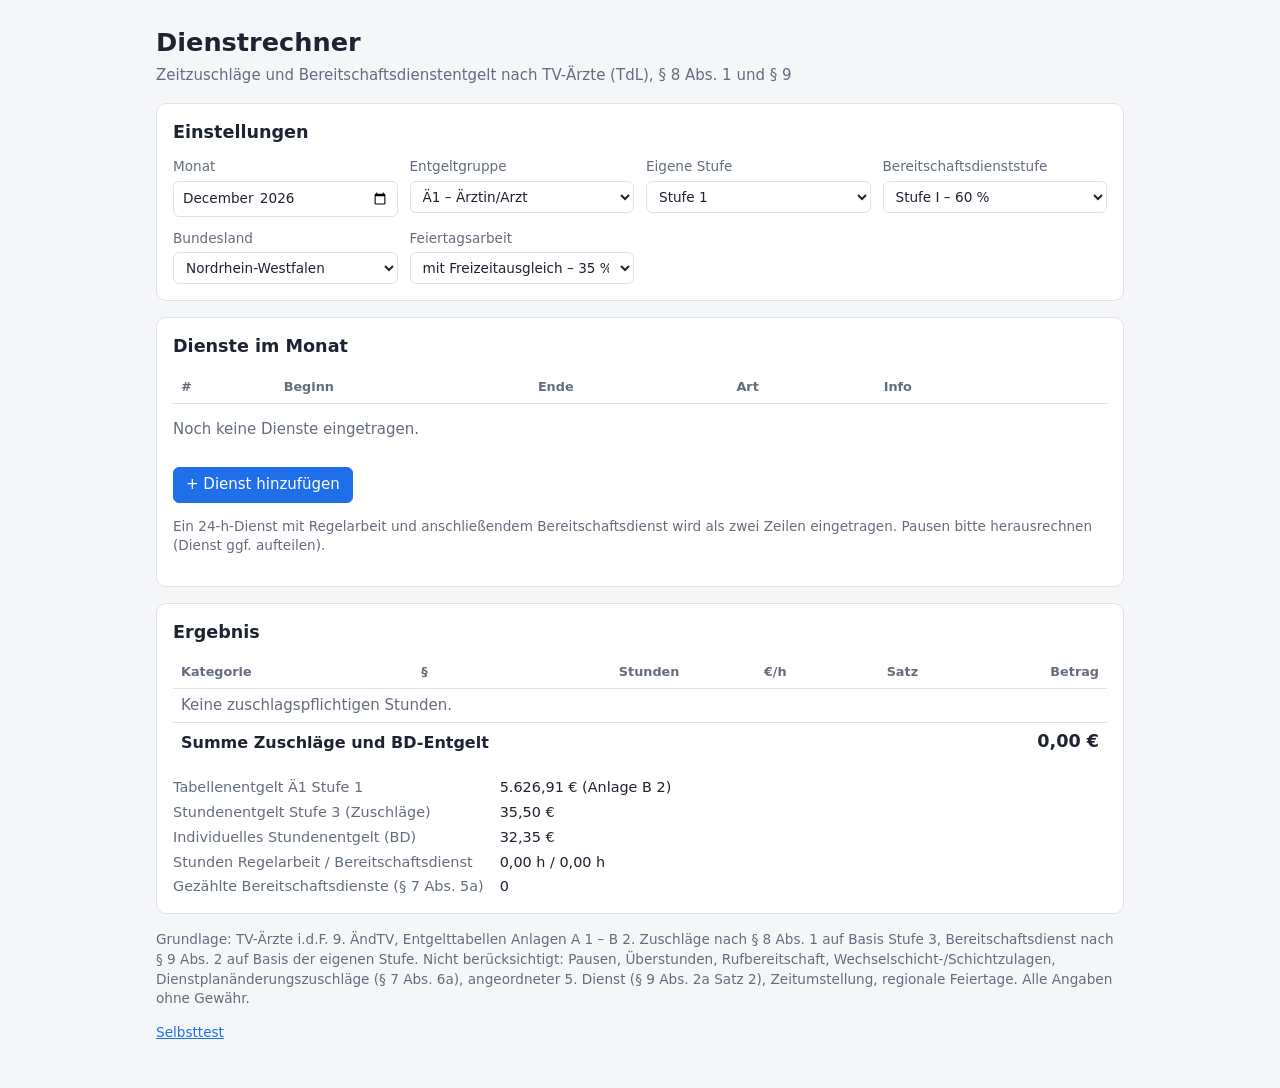
==== index.html @ 3a633b5a "v0.1: Dienstrechner – first version Static web app (no build step) that calculates shift surcharges " ====
<!doctype html>
<html lang="de">
<head>
  <meta charset="utf-8">
  <meta name="viewport" content="width=device-width, initial-scale=1">
  <title>Dienstrechner</title>
  <link rel="stylesheet" href="style.css">
</head>
<body>
  <header>
    <h1>Dienstrechner</h1>
    <p class="sub">Zeitzuschläge und Bereitschaftsdienstentgelt nach TV-Ärzte (TdL), § 8 Abs. 1 und § 9</p>
  </header>

  <main>
    <section class="card">
      <h2>Einstellungen</h2>
      <div class="settings">
        <label>Monat
          <input type="month" id="month">
        </label>
        <label>Entgeltgruppe
          <select id="group">
            <option value="Ä1">Ä1 – Ärztin/Arzt</option>
            <option value="Ä2">Ä2 – Fachärztin/Facharzt</option>
            <option value="Ä3">Ä3 – Oberärztin/Oberarzt</option>
            <option value="Ä4">Ä4 – Ltd. Oberärztin/Oberarzt</option>
          </select>
        </label>
        <label>Eigene Stufe
          <select id="stufe"></select>
        </label>
        <label>Bereitschaftsdienststufe
          <select id="bdStufe">
            <option value="I">Stufe I – 60 %</option>
            <option value="II">Stufe II – 95 %</option>
          </select>
        </label>
        <label>Bundesland
          <select id="state"></select>
        </label>
        <label>Feiertagsarbeit
          <select id="holidayFza">
            <option value="1">mit Freizeitausgleich – 35 %</option>
            <option value="0">ohne Freizeitausgleich – 135 %</option>
          </select>
        </label>
      </div>
    </section>

    <section class="card">
      <h2>Dienste im Monat</h2>
      <table class="shifts">
        <thead>
          <tr><th>#</th><th>Beginn</th><th>Ende</th><th>Art</th><th>Info</th><th></th></tr>
        </thead>
        <tbody id="shiftRows"></tbody>
      </table>
      <p id="emptyHint" class="muted">Noch keine Dienste eingetragen.</p>
      <button type="button" id="addShift" class="primary">+ Dienst hinzufügen</button>
      <p class="muted small">Ein 24-h-Dienst mit Regelarbeit und anschließendem Bereitschaftsdienst wird als zwei Zeilen eingetragen.
        Pausen bitte herausrechnen (Dienst ggf. aufteilen).</p>
    </section>

    <section class="card">
      <h2>Ergebnis</h2>
      <ul id="warnings" class="warnings"></ul>
      <table class="results">
        <thead>
          <tr><th>Kategorie</th><th>§</th><th class="num">Stunden</th><th class="num">€/h</th><th class="num">Satz</th><th class="num">Betrag</th></tr>
        </thead>
        <tbody id="resultRows"></tbody>
        <tfoot>
          <tr><th colspan="5">Summe Zuschläge und BD-Entgelt</th><th class="num" id="total"></th></tr>
        </tfoot>
      </table>
      <dl class="facts" id="facts"></dl>
    </section>
  </main>

  <footer class="muted small">
    <p>Grundlage: TV-Ärzte i.d.F. 9. ÄndTV, Entgelttabellen Anlagen A 1 – B 2. Zuschläge nach § 8 Abs. 1 auf Basis Stufe 3,
      Bereitschaftsdienst nach § 9 Abs. 2 auf Basis der eigenen Stufe. Nicht berücksichtigt: Pausen, Überstunden, Rufbereitschaft,
      Wechselschicht-/Schichtzulagen, Dienstplanänderungszuschläge (§ 7 Abs. 6a), angeordneter 5. Dienst (§ 9 Abs. 2a Satz 2),
      Zeitumstellung, regionale Feiertage. Alle Angaben ohne Gewähr.</p>
    <p><a href="tests.html">Selbsttest</a></p>
  </footer>

  <script src="js/tariff.js"></script>
  <script src="js/holidays.js"></script>
  <script src="js/calc.js"></script>
  <script src="js/app.js"></script>
</body>
</html>
---- style.css ----
:root {
  --bg: #f5f6f8;
  --card: #ffffff;
  --text: #1d2330;
  --muted: #646d7e;
  --border: #dde1e8;
  --accent: #1f6feb;
  --accent-text: #ffffff;
  --bd: #f1f6ff;
  --warn-bg: #fff4e5;
  --warn-text: #8a4b00;
  color-scheme: light;
}
@media (prefers-color-scheme: dark) {
  :root {
    --bg: #14171c;
    --card: #1c2027;
    --text: #e6e9ef;
    --muted: #98a1b2;
    --border: #2f3541;
    --accent: #4c8dff;
    --accent-text: #0b1220;
    --bd: #1b2533;
    --warn-bg: #3a2a12;
    --warn-text: #ffcf8a;
    color-scheme: dark;
  }
}

* { box-sizing: border-box; }
body {
  margin: 0;
  background: var(--bg);
  color: var(--text);
  font: 15px/1.45 system-ui, -apple-system, "Segoe UI", Roboto, sans-serif;
}
header, main, footer { max-width: 1000px; margin: 0 auto; padding: 0 16px; }
header { padding-top: 24px; }
h1 { margin: 0; font-size: 1.6rem; }
h2 { margin: 0 0 12px; font-size: 1.1rem; }
.sub { margin: 4px 0 16px; color: var(--muted); }
.muted { color: var(--muted); }
.small { font-size: 0.85rem; }

.card {
  background: var(--card);
  border: 1px solid var(--border);
  border-radius: 10px;
  padding: 16px;
  margin-bottom: 16px;
}

.settings {
  display: grid;
  grid-template-columns: repeat(auto-fill, minmax(190px, 1fr));
  gap: 12px;
}
label { display: flex; flex-direction: column; gap: 4px; font-size: 0.85rem; color: var(--muted); }
input, select, button { font: inherit; color: var(--text); }
input, select {
  background: var(--card);
  border: 1px solid var(--border);
  border-radius: 6px;
  padding: 6px 8px;
  min-width: 0;
}

table { width: 100%; border-collapse: collapse; }
th, td { text-align: left; padding: 6px 8px; border-bottom: 1px solid var(--border); vertical-align: middle; }
th { font-size: 0.8rem; color: var(--muted); font-weight: 600; }
.num { text-align: right; font-variant-numeric: tabular-nums; white-space: nowrap; }
tfoot th { color: var(--text); font-size: 1rem; border-bottom: none; }
tfoot .num { font-size: 1.1rem; }
.results tr.bd td { background: var(--bd); }
.shifts .idx { color: var(--muted); width: 2em; }
.results .para { display: none; font-size: 0.75rem; color: var(--muted); }
.shifts .info { font-size: 0.85rem; }

button {
  border: 1px solid var(--border);
  background: var(--card);
  border-radius: 6px;
  padding: 6px 12px;
  cursor: pointer;
}
button.primary { background: var(--accent); color: var(--accent-text); border-color: var(--accent); margin-top: 12px; }
button.del { padding: 4px 8px; color: var(--muted); }
button.del:hover { color: #d1242f; border-color: #d1242f; }

.warnings { list-style: none; margin: 0 0 12px; padding: 0; }
.warnings:empty { display: none; }
.warnings li { background: var(--warn-bg); color: var(--warn-text); padding: 6px 10px; border-radius: 6px; margin-bottom: 6px; }

.facts { display: grid; grid-template-columns: max-content 1fr; gap: 4px 16px; margin: 16px 0 0; font-size: 0.9rem; }
.facts dt { color: var(--muted); }
.facts dd { margin: 0; font-variant-numeric: tabular-nums; }

footer { padding-bottom: 32px; }
a { color: var(--accent); }

/* Schmale Bildschirme: Dienst-Zeilen als Karten, Ergebnis-Tabelle scrollbar */
@media (max-width: 680px) {
  .shifts, .shifts tbody { display: block; }
  .shifts thead { display: none; }
  .shifts tr { display: grid; grid-template-columns: minmax(0, 1fr); gap: 6px; padding: 10px 0; border-bottom: 1px solid var(--border); position: relative; }
  .shifts td { border: none; padding: 0; display: flex; flex-direction: column; gap: 2px; min-width: 0; }
  .shifts input, .shifts select { width: 100%; }
  .shifts td:nth-child(2) { padding-right: 44px; }
  .shifts td::before { content: attr(data-label); font-size: 0.75rem; color: var(--muted); }
  .shifts td.idx { display: none; }
  .shifts td:last-child { position: absolute; top: 28px; right: 0; }
  .shifts td:last-child::before { content: none; }
  .results thead th:nth-child(2), .results tbody td:nth-child(2),
  .results thead th:nth-child(4), .results tbody td:nth-child(4) { display: none; }
  .results tfoot th[colspan] { width: auto; }
  .results { font-size: 0.9rem; }
  .results .para { display: block; }
  .results th, .results td { padding: 6px 4px; }
  .facts { grid-template-columns: 1fr; }
  .facts dd { margin-bottom: 6px; }
}
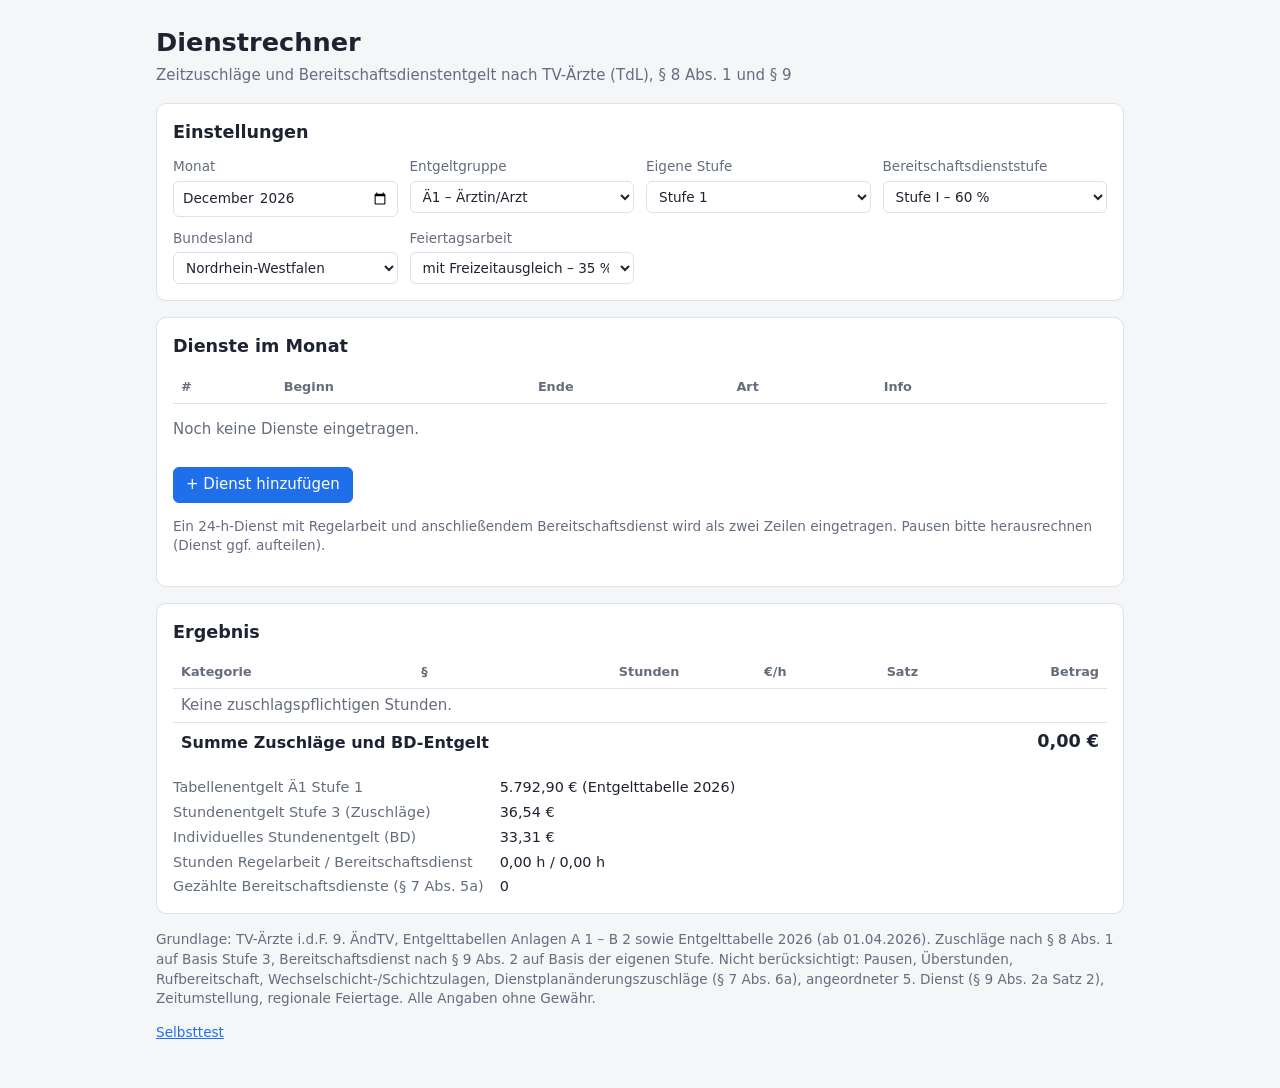
==== commit 0bc514af: "v0.1.1: add Entgelttabelle 2026 (valid from 01.04.2026) Base salaries for TV-Ärzte Unikliniken 2026 " ====
--- a/index.html
+++ b/index.html
@@ -79,7 +79,7 @@
   </main>
 
   <footer class="muted small">
-    <p>Grundlage: TV-Ärzte i.d.F. 9. ÄndTV, Entgelttabellen Anlagen A 1 – B 2. Zuschläge nach § 8 Abs. 1 auf Basis Stufe 3,
+    <p>Grundlage: TV-Ärzte i.d.F. 9. ÄndTV, Entgelttabellen Anlagen A 1 – B 2 sowie Entgelttabelle 2026 (ab 01.04.2026). Zuschläge nach § 8 Abs. 1 auf Basis Stufe 3,
       Bereitschaftsdienst nach § 9 Abs. 2 auf Basis der eigenen Stufe. Nicht berücksichtigt: Pausen, Überstunden, Rufbereitschaft,
       Wechselschicht-/Schichtzulagen, Dienstplanänderungszuschläge (§ 7 Abs. 6a), angeordneter 5. Dienst (§ 9 Abs. 2a Satz 2),
       Zeitumstellung, regionale Feiertage. Alle Angaben ohne Gewähr.</p>
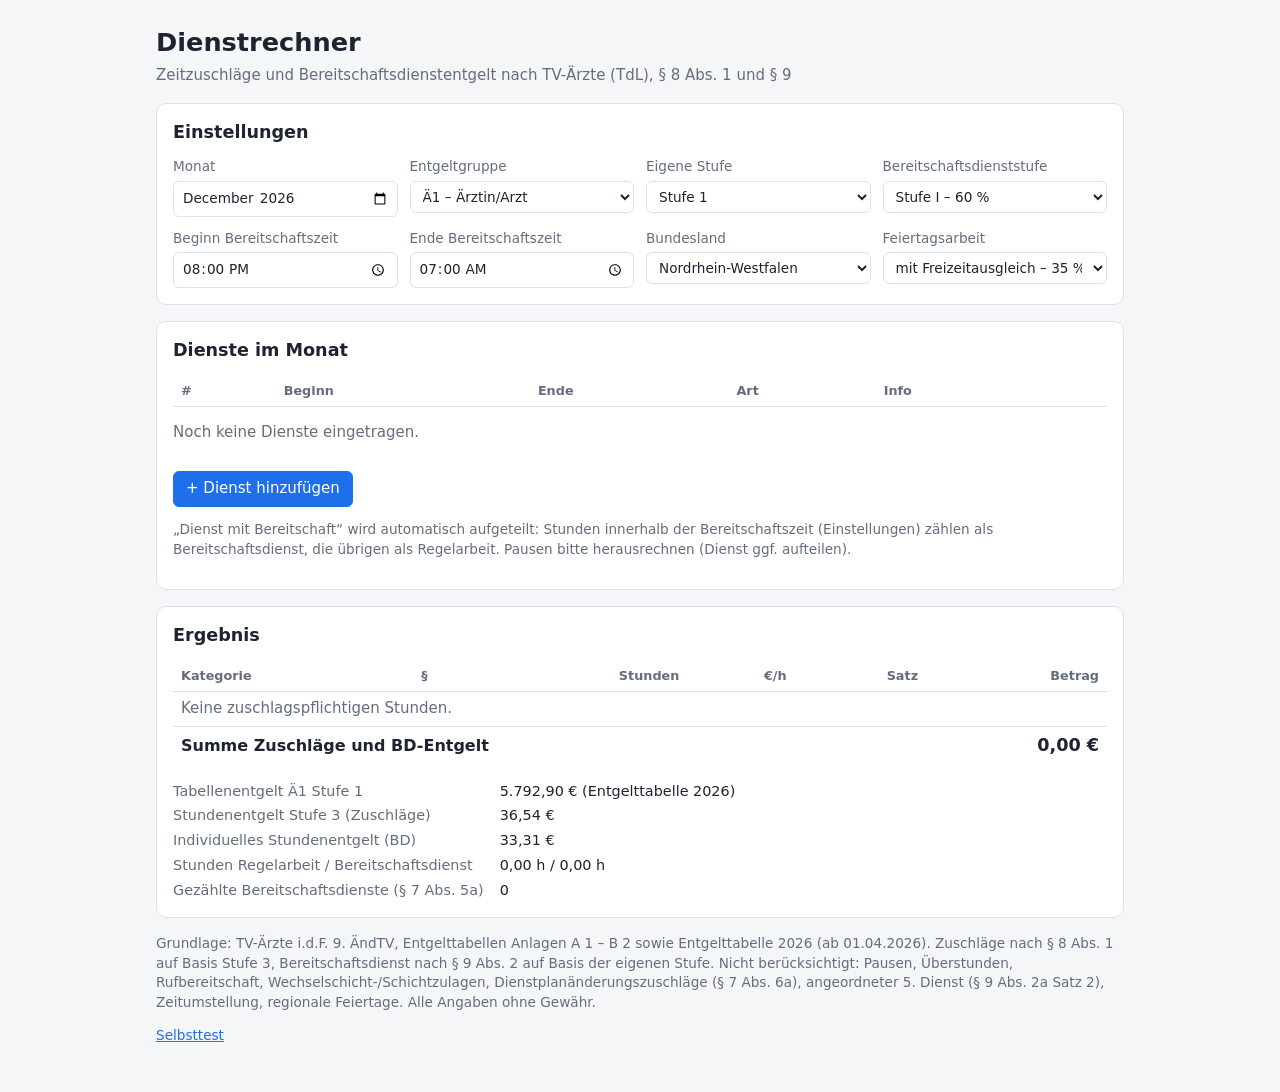
==== commit 9fb4d59f: "v0.2: shift type "Dienst mit Bereitschaft" with configurable BD window New settings "Beginn/Ende Ber" ====
--- a/index.html
+++ b/index.html
@@ -36,6 +36,12 @@
             <option value="II">Stufe II – 95 %</option>
           </select>
         </label>
+        <label>Beginn Bereitschaftszeit
+          <input type="time" id="bdStart">
+        </label>
+        <label>Ende Bereitschaftszeit
+          <input type="time" id="bdEnd">
+        </label>
         <label>Bundesland
           <select id="state"></select>
         </label>
@@ -58,8 +64,8 @@
       </table>
       <p id="emptyHint" class="muted">Noch keine Dienste eingetragen.</p>
       <button type="button" id="addShift" class="primary">+ Dienst hinzufügen</button>
-      <p class="muted small">Ein 24-h-Dienst mit Regelarbeit und anschließendem Bereitschaftsdienst wird als zwei Zeilen eingetragen.
-        Pausen bitte herausrechnen (Dienst ggf. aufteilen).</p>
+      <p class="muted small">„Dienst mit Bereitschaft“ wird automatisch aufgeteilt: Stunden innerhalb der Bereitschaftszeit (Einstellungen)
+        zählen als Bereitschaftsdienst, die übrigen als Regelarbeit. Pausen bitte herausrechnen (Dienst ggf. aufteilen).</p>
     </section>
 
     <section class="card">
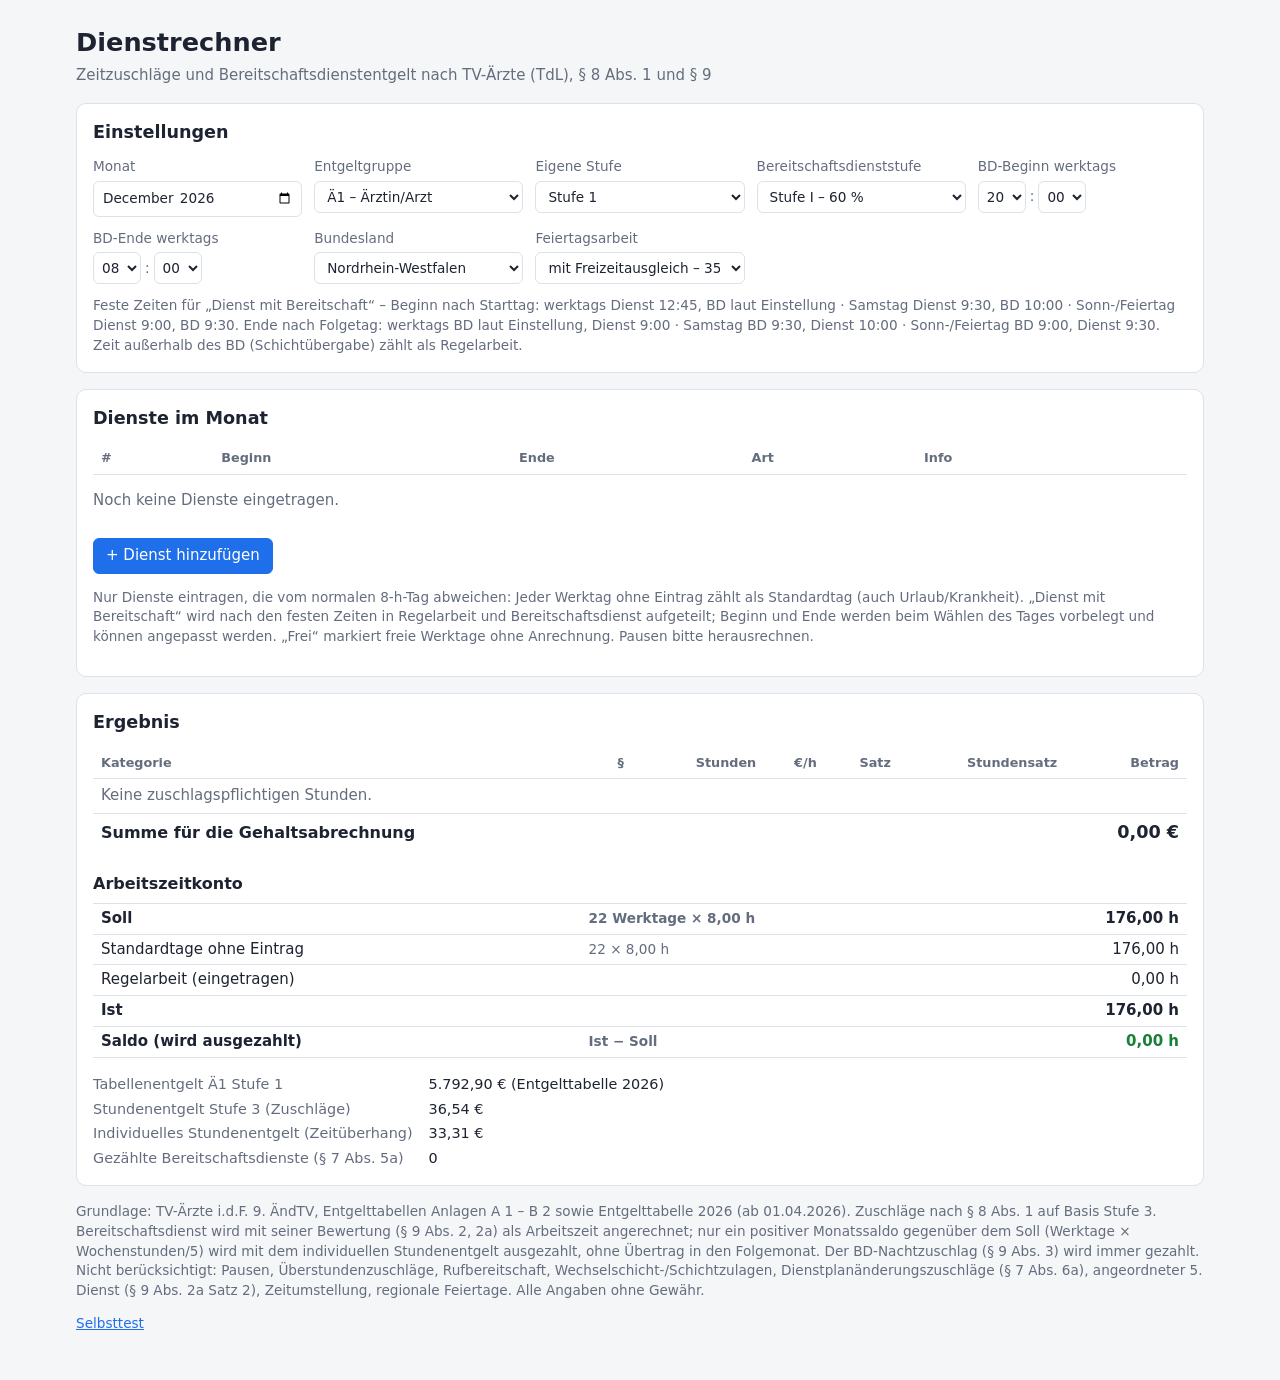
==== commit d811f9f3: "v0.3: monthly working-time balance, fixed BD windows, 24-h input - Arbeitszeitkonto: BD is credited " ====
--- a/index.html
+++ b/index.html
@@ -3,6 +3,7 @@
 <head>
   <meta charset="utf-8">
   <meta name="viewport" content="width=device-width, initial-scale=1">
+  <meta name="robots" content="noindex, nofollow">
   <title>Dienstrechner</title>
   <link rel="stylesheet" href="style.css">
 </head>
@@ -36,11 +37,11 @@
             <option value="II">Stufe II – 95 %</option>
           </select>
         </label>
-        <label>Beginn Bereitschaftszeit
-          <input type="time" id="bdStart">
+        <label>BD-Beginn werktags
+          <span class="time"><select id="bdStartH" aria-label="Stunde"></select><span class="colon">:</span><select id="bdStartM" aria-label="Minute"></select></span>
         </label>
-        <label>Ende Bereitschaftszeit
-          <input type="time" id="bdEnd">
+        <label>BD-Ende werktags
+          <span class="time"><select id="bdEndH" aria-label="Stunde"></select><span class="colon">:</span><select id="bdEndM" aria-label="Minute"></select></span>
         </label>
         <label>Bundesland
           <select id="state"></select>
@@ -52,6 +53,10 @@
           </select>
         </label>
       </div>
+      <p class="muted small fixed-times">Feste Zeiten für „Dienst mit Bereitschaft“ – Beginn nach Starttag:
+        werktags Dienst 12:45, BD laut Einstellung · Samstag Dienst 9:30, BD 10:00 · Sonn-/Feiertag Dienst 9:00, BD 9:30.
+        Ende nach Folgetag: werktags BD laut Einstellung, Dienst 9:00 · Samstag BD 9:30, Dienst 10:00 · Sonn-/Feiertag BD 9:00, Dienst 9:30.
+        Zeit außerhalb des BD (Schichtübergabe) zählt als Regelarbeit.</p>
     </section>
 
     <section class="card">
@@ -64,8 +69,10 @@
       </table>
       <p id="emptyHint" class="muted">Noch keine Dienste eingetragen.</p>
       <button type="button" id="addShift" class="primary">+ Dienst hinzufügen</button>
-      <p class="muted small">„Dienst mit Bereitschaft“ wird automatisch aufgeteilt: Stunden innerhalb der Bereitschaftszeit (Einstellungen)
-        zählen als Bereitschaftsdienst, die übrigen als Regelarbeit. Pausen bitte herausrechnen (Dienst ggf. aufteilen).</p>
+      <p class="muted small">Nur Dienste eintragen, die vom normalen 8-h-Tag abweichen: Jeder Werktag ohne Eintrag zählt als
+        Standardtag (auch Urlaub/Krankheit). „Dienst mit Bereitschaft“ wird nach den festen Zeiten in Regelarbeit und
+        Bereitschaftsdienst aufgeteilt; Beginn und Ende werden beim Wählen des Tages vorbelegt und können angepasst werden.
+        „Frei“ markiert freie Werktage ohne Anrechnung. Pausen bitte herausrechnen.</p>
     </section>
 
     <section class="card">
@@ -73,20 +80,26 @@
       <ul id="warnings" class="warnings"></ul>
       <table class="results">
         <thead>
-          <tr><th>Kategorie</th><th>§</th><th class="num">Stunden</th><th class="num">€/h</th><th class="num">Satz</th><th class="num">Betrag</th></tr>
+          <tr><th>Kategorie</th><th>§</th><th class="num">Stunden</th><th class="num">€/h</th><th class="num">Satz</th><th class="num">Stundensatz</th><th class="num">Betrag</th></tr>
         </thead>
         <tbody id="resultRows"></tbody>
         <tfoot>
-          <tr><th colspan="5">Summe Zuschläge und BD-Entgelt</th><th class="num" id="total"></th></tr>
+          <tr><th>Summe für die Gehaltsabrechnung</th><td></td><td></td><td></td><td></td><td></td><th class="num" id="total"></th></tr>
         </tfoot>
+      </table>
+      <h3>Arbeitszeitkonto</h3>
+      <table class="balance">
+        <tbody id="balanceRows"></tbody>
       </table>
       <dl class="facts" id="facts"></dl>
     </section>
   </main>
 
   <footer class="muted small">
-    <p>Grundlage: TV-Ärzte i.d.F. 9. ÄndTV, Entgelttabellen Anlagen A 1 – B 2 sowie Entgelttabelle 2026 (ab 01.04.2026). Zuschläge nach § 8 Abs. 1 auf Basis Stufe 3,
-      Bereitschaftsdienst nach § 9 Abs. 2 auf Basis der eigenen Stufe. Nicht berücksichtigt: Pausen, Überstunden, Rufbereitschaft,
+    <p>Grundlage: TV-Ärzte i.d.F. 9. ÄndTV, Entgelttabellen Anlagen A 1 – B 2 sowie Entgelttabelle 2026 (ab 01.04.2026). Zuschläge nach § 8 Abs. 1 auf Basis Stufe 3.
+      Bereitschaftsdienst wird mit seiner Bewertung (§ 9 Abs. 2, 2a) als Arbeitszeit angerechnet; nur ein positiver Monatssaldo
+      gegenüber dem Soll (Werktage × Wochenstunden/5) wird mit dem individuellen Stundenentgelt ausgezahlt, ohne Übertrag in
+      den Folgemonat. Der BD-Nachtzuschlag (§ 9 Abs. 3) wird immer gezahlt. Nicht berücksichtigt: Pausen, Überstundenzuschläge, Rufbereitschaft,
       Wechselschicht-/Schichtzulagen, Dienstplanänderungszuschläge (§ 7 Abs. 6a), angeordneter 5. Dienst (§ 9 Abs. 2a Satz 2),
       Zeitumstellung, regionale Feiertage. Alle Angaben ohne Gewähr.</p>
     <p><a href="tests.html">Selbsttest</a></p>
--- a/style.css
+++ b/style.css
@@ -34,7 +34,7 @@
   color: var(--text);
   font: 15px/1.45 system-ui, -apple-system, "Segoe UI", Roboto, sans-serif;
 }
-header, main, footer { max-width: 1000px; margin: 0 auto; padding: 0 16px; }
+header, main, footer { max-width: 1160px; margin: 0 auto; padding: 0 16px; }
 header { padding-top: 24px; }
 h1 { margin: 0; font-size: 1.6rem; }
 h2 { margin: 0 0 12px; font-size: 1.1rem; }
@@ -69,12 +69,20 @@
 th, td { text-align: left; padding: 6px 8px; border-bottom: 1px solid var(--border); vertical-align: middle; }
 th { font-size: 0.8rem; color: var(--muted); font-weight: 600; }
 .num { text-align: right; font-variant-numeric: tabular-nums; white-space: nowrap; }
-tfoot th { color: var(--text); font-size: 1rem; border-bottom: none; }
+tfoot th, tfoot td { color: var(--text); font-size: 1rem; border-bottom: none; }
 tfoot .num { font-size: 1.1rem; }
 .results tr.bd td { background: var(--bd); }
 .shifts .idx { color: var(--muted); width: 2em; }
+.dt, .time { display: flex; align-items: center; gap: 4px; }
+.dt { flex-wrap: wrap; }
+.dt input[type="date"] { flex: 1 1 auto; min-width: 0; }
+.dt select, .time select { flex: none; padding: 6px 4px; }
+.dt .clock { display: flex; align-items: center; gap: 4px; }
+.colon { color: var(--muted); }
 .results .para { display: none; font-size: 0.75rem; color: var(--muted); }
 .shifts .info { font-size: 0.85rem; }
+.shifts .info .summary { color: var(--text); font-weight: 600; white-space: nowrap; }
+.shifts .info .summary:first-of-type { margin-top: 2px; }
 
 button {
   border: 1px solid var(--border);
@@ -91,6 +99,14 @@
 .warnings:empty { display: none; }
 .warnings li { background: var(--warn-bg); color: var(--warn-text); padding: 6px 10px; border-radius: 6px; margin-bottom: 6px; }
 
+h3 { margin: 20px 0 8px; font-size: 1rem; }
+.fixed-times { margin: 12px 0 0; }
+.balance td { padding: 4px 8px; }
+.balance td:nth-child(2) { font-size: 0.85rem; }
+.balance tr.sum td { font-weight: 600; border-top: 1px solid var(--border); }
+.balance tr.neg td:last-child { color: #d1242f; }
+.balance tr.pos td:last-child { color: #1a7f37; }
+
 .facts { display: grid; grid-template-columns: max-content 1fr; gap: 4px 16px; margin: 16px 0 0; font-size: 0.9rem; }
 .facts dt { color: var(--muted); }
 .facts dd { margin: 0; font-variant-numeric: tabular-nums; }
@@ -105,14 +121,13 @@
   .shifts tr { display: grid; grid-template-columns: minmax(0, 1fr); gap: 6px; padding: 10px 0; border-bottom: 1px solid var(--border); position: relative; }
   .shifts td { border: none; padding: 0; display: flex; flex-direction: column; gap: 2px; min-width: 0; }
   .shifts input, .shifts select { width: 100%; }
+  .shifts .dt select { width: auto; }
   .shifts td:nth-child(2) { padding-right: 44px; }
   .shifts td::before { content: attr(data-label); font-size: 0.75rem; color: var(--muted); }
   .shifts td.idx { display: none; }
   .shifts td:last-child { position: absolute; top: 28px; right: 0; }
   .shifts td:last-child::before { content: none; }
-  .results thead th:nth-child(2), .results tbody td:nth-child(2),
-  .results thead th:nth-child(4), .results tbody td:nth-child(4) { display: none; }
-  .results tfoot th[colspan] { width: auto; }
+  .results tr > :nth-child(2), .results tr > :nth-child(4), .results tr > :nth-child(5), .results tr > :nth-child(6) { display: none; }
   .results { font-size: 0.9rem; }
   .results .para { display: block; }
   .results th, .results td { padding: 6px 4px; }
